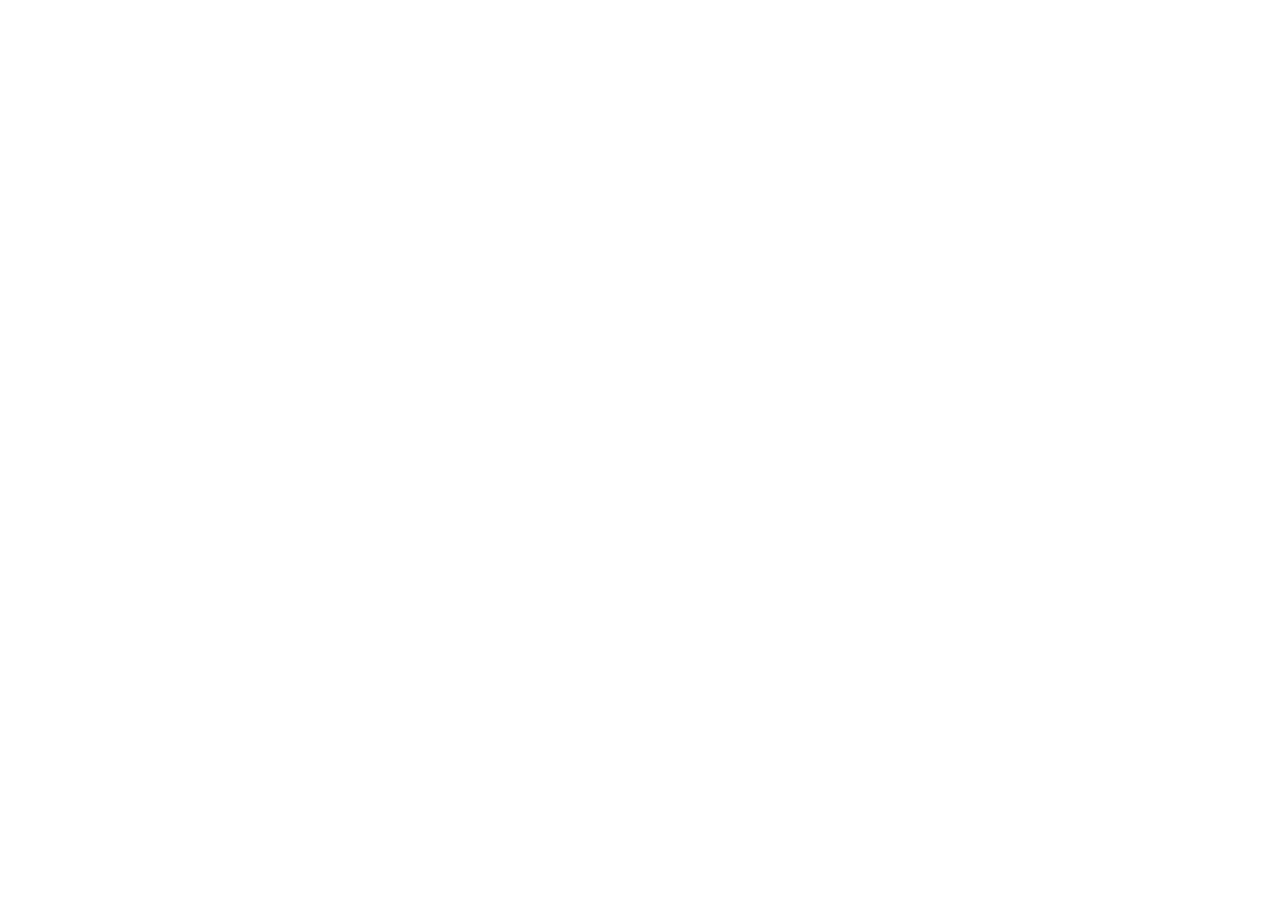
==== index.html @ 3f7c7221 "add linter workflow and initial HTML/CSS files" ====
<!DOCTYPE html>
<html lang="en">
<head>
  <meta charset="UTF-8">
  <meta name="viewport" content="width=device-width, initial-scale=1.0">
  <title>Car-Website</title>
</head>
<body>
  
</body>
</html>
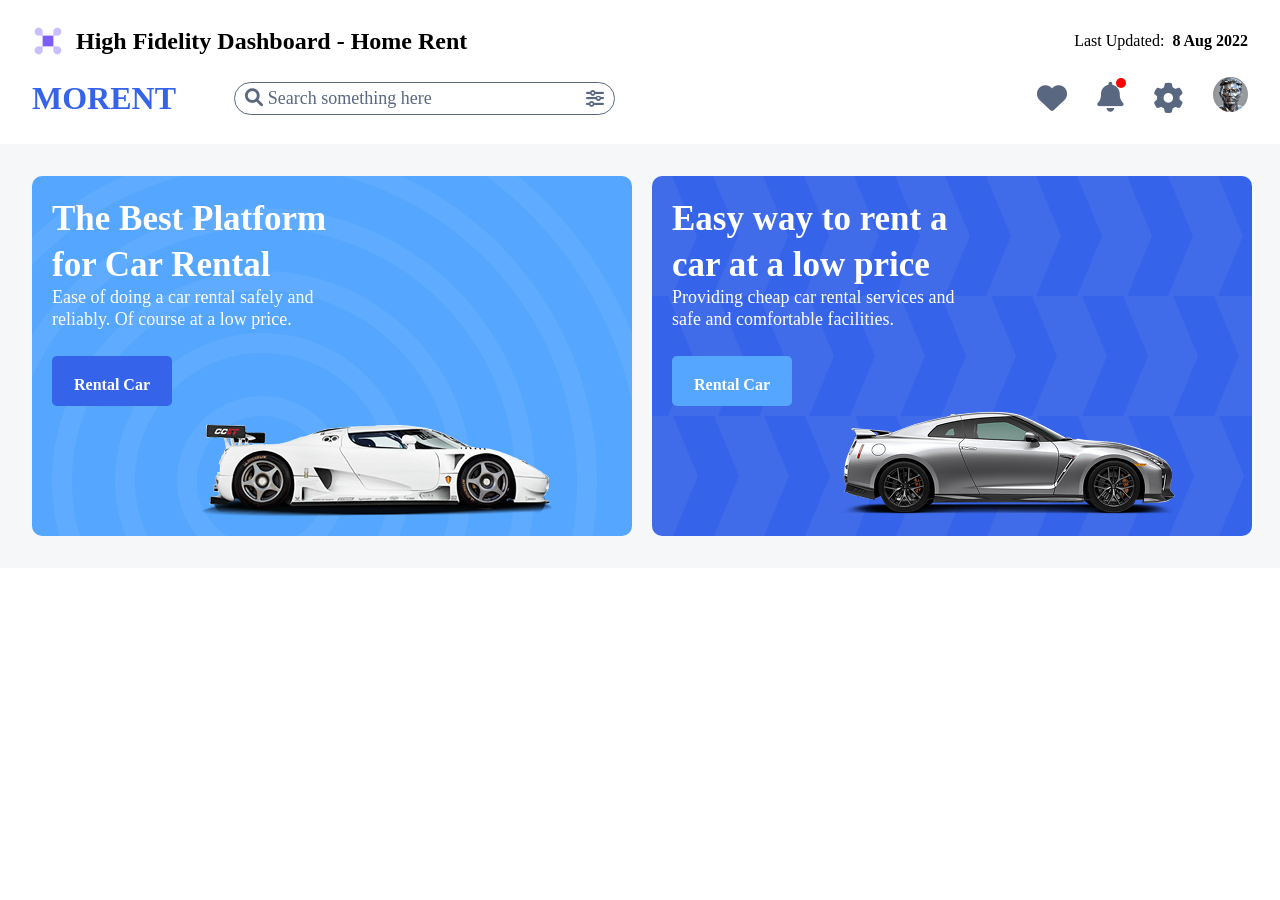
==== commit 88d8829c: "add initial HTML structure and CSS styles for car rental website" ====
--- a/index.html
+++ b/index.html
@@ -4,8 +4,90 @@
   <meta charset="UTF-8">
   <meta name="viewport" content="width=device-width, initial-scale=1.0">
   <title>Car-Website</title>
+  <link rel="stylesheet" href="assets/css/style.css">
+  <link rel="stylesheet"
+      href="https://cdnjs.cloudflare.com/ajax/libs/font-awesome/6.0.0/css/all.min.css"/>
 </head>
 <body>
-  
+  <div class="container">
+    <header>
+      <div class="header1">
+        <div class="frame1">
+          <img src="assets/images/command.png" alt="">
+          <h2>High Fidelity Dashboard - Home Rent</h2>
+        </div>
+        <div class="last-update">
+          Last Updated: <span>8 Aug 2022</span>
+        </div>
+      </div>
+
+      <div class="header2">
+        <div class="frame2">
+          <h2>MORENT</h2>
+
+          <div class="btn-search">
+            <div class="search">
+              <i class="fa-solid fa-magnifying-glass"></i>
+              Search something here
+            </div>
+            <i class="fa-solid fa-sliders"></i>
+          </div>
+        </div>
+
+        <div class="profil-notification">
+          <i class="fa-solid fa-heart"></i>
+          <div class="notification">
+            <i class="fa-solid fa-bell"></i>
+            <span class="badge"></span>
+          </div>
+          <i class="fa-solid fa-gear"></i>
+          <div class="profil">
+            <img src="assets/images/profil.png" alt="">
+          </div>
+        </div>
+      </div>
+    </header>
+
+    <main class="content">
+      <div class="ads-list">
+        <div class="ads-card ads1">
+
+          <div class="ads">
+            <div class="title t1">
+              <h3>The Best Platform for Car Rental</h3>
+              <p>
+                Ease of doing a car rental safely and reliably. Of course at a low price.
+              </p>
+            </div>
+
+            <div class="btn-rent br1">
+              <p>Rental Car</p>
+            </div>
+          </div>
+          
+        </div>
+
+        <div class="ads-card ads2">
+
+          <div class="ads">
+            <div class="title t2">
+              <h3>Easy way to rent a car at a low price</h3>
+              <p>
+                Providing cheap car rental services and safe and comfortable facilities.
+              </p>
+            </div>
+
+            <div class="btn-rent br2">
+              <p>Rental Car</p>
+            </div>
+          </div>
+          
+        </div>
+      </div>
+
+      
+
+    </main>
+  </div>
 </body>
 </html>
--- a/assets/css/style.css
+++ b/assets/css/style.css
@@ -0,0 +1,185 @@
+* {
+  margin: 0;
+  padding: 0;
+  box-sizing: border-box;
+}
+
+body {
+  font-family: Plus Jakarta Sans;
+}
+
+.container {
+  margin: 0 auto;
+}
+
+header {
+  padding: 15px 32px;
+  display: grid;
+  grid-template-columns: 1fr;
+}
+
+.header1 {
+  padding: 10px 0;
+  display: flex;
+  justify-content: space-between;
+  align-items: center;
+}
+
+.frame1 {
+  display: flex;
+  justify-content: space-between;
+  align-items: center;
+  gap: 12px;
+}
+
+.last-update {
+  display: flex;
+  gap: 8px;
+}
+
+.last-update span {
+  font-weight: 700;
+}
+
+.header2 {
+  padding: 10px 0;
+  display: grid;
+  grid-template-columns: 6fr 6fr;
+  align-items: center;
+  gap: 50px;
+}
+
+.frame2 {
+  display: grid;
+  grid-template-columns: 1fr 2fr;
+  justify-content: space-between;
+  align-items: center;
+  gap: 12px;
+}
+
+.frame2 h2 {
+  color: #3563E9;
+  font-size: 32px;
+}
+
+.btn-search {
+  display: flex;
+  justify-content: space-between;
+  align-items: center;
+  gap: 8px;
+  padding: 5px 10px;
+  font-size: 18px;
+  color: #596780;
+  background-color: #fff;
+  border: 1px solid #596780;
+  border-radius: 25px;
+  cursor: pointer;
+}
+
+.profil-notification {
+  display: flex;
+  justify-content: flex-end;
+  font-size: 30px;
+  color: #596780;
+  align-items: center;
+  gap: 30px;
+}
+
+.notification {
+  position: relative;
+  display: inline-block;
+}
+
+.badge {
+  position: absolute;
+  top: -3px;
+  right: -3px;
+  width: 10px;
+  height: 10px;
+  background-color: #ff0000;
+  border-radius: 50%;
+}
+
+.profil-notification img {
+  width: 35px;
+  height: 35px;
+  border-radius: 90px;
+}
+
+.content {
+  padding: 32px 32px;
+  background-color: #f6f7f9;
+}
+
+.ads-list {
+  display: grid;
+  grid-template-columns: 1fr 1fr;
+  align-items: center;
+  gap: 20px;
+}
+
+.ads-card {
+  width: 600px;
+  height: 360px;
+  border-radius: 10px;
+  color: #fff;
+}
+
+.ads1 {
+  background-color: #54a6ff;
+  background-image: url("../images/BG1.png");
+}
+
+.ads2 {
+  background-color: #3563e9;
+  background-image: url("../images/BG2.png");
+}
+
+.ads {
+  width: 284;
+  height: 224;
+  padding: 20px;
+  gap: 20px;
+}
+
+.title {
+  width: 284px;
+  height: 160px;
+  gap: 16px;
+}
+
+.title h3 {
+  font-weight: 600;
+  font-size: 35px;
+  font-style: SemiBold;
+  line-height: 130%;
+  letter-spacing: -3%;
+}
+
+.title p {
+  font-weight: 500;
+  font-style: Medium;
+  font-size: 18px;
+  line-height: 120%;
+  letter-spacing: -2%;
+}
+
+.btn-rent {
+  width: 120px;
+  height: 50px;
+  border-radius: 5px;
+  font-weight: 600;
+  font-style: SemiBold;
+  font-size: 16px;
+  letter-spacing: -2%;
+  text-align: center;
+  padding: 20px;
+}
+
+.br1 {
+  background-color: #3563e9;
+}
+
+.br2 {
+  background-color: #54a6ff;
+}
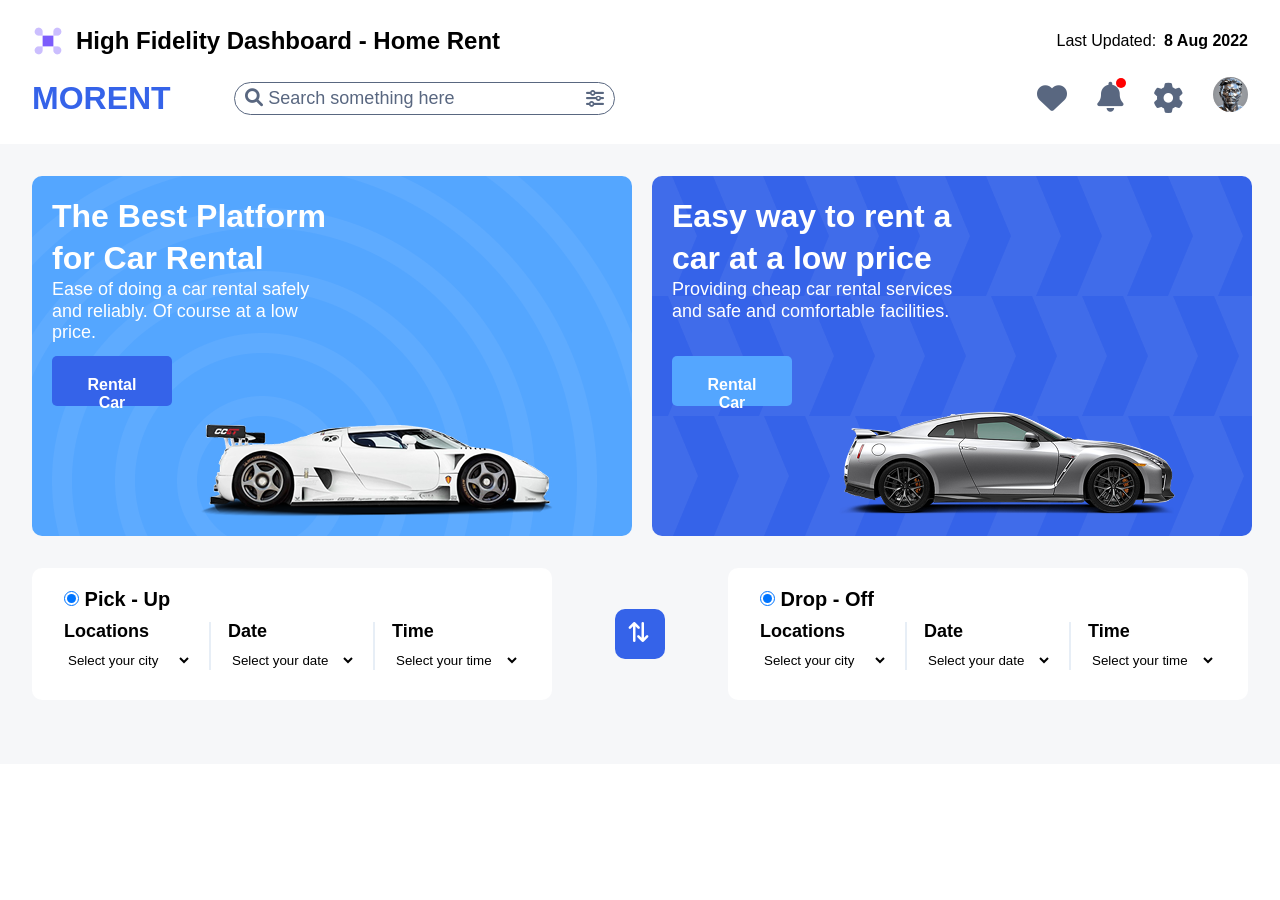
==== commit d90de9b1: "add filter section with pick-up and drop-off options in HTML" ====
--- a/index.html
+++ b/index.html
@@ -85,7 +85,81 @@
         </div>
       </div>
 
-      
+      <div class="filter">
+        <div class="pick-up">
+          <div class="radio-btn pick">
+            <input type="radio" name="pickup" id="pickup" checked>
+            <label for="pickup">Pick - Up</label>
+          </div>
+
+          <div class="selection pi">
+            <div class="location">
+              <label for="location">Locations</label>
+              <select name="location" id="location">
+                <option value="" selected>Select your city</option>
+              </select>
+            </div>
+
+            <hr>
+
+            <div class="date">
+              <label for="date">Date</label>
+              <select name="date" id="date">
+                <option value="" selected>Select your date</option>
+              </select>
+            </div>
+
+            <hr>
+            
+            <div class="time">
+              <label for="time">Time</label>
+              <select name="time" id="time">
+                <option value="" selected>Select your time</option>
+              </select>
+            </div>
+          </div>
+        </div>
+
+        <div class="switch">
+          <p>
+            <i class="fa-solid fa-arrow-right-arrow-left"></i>
+          </p>
+        </div>
+
+        <div class="drop-off">
+          <div class="radio-btn drop">
+            <input type="radio" name="drop-off" id="dropoff" checked>
+            <label for="dropoff">Drop - Off</label>
+          </div>
+
+          <div class="selection dr">
+            <div class="location off">
+              <label for="locationoff">Locations</label>
+              <select name="location" id="locationoff">
+                <option value="" selected>Select your city</option>
+              </select>
+            </div>
+
+            <hr>
+
+            <div class="date off">
+              <label for="dateoff">Date</label>
+              <select name="date" id="dateoff">
+                <option value="" selected>Select your date</option>
+              </select>
+            </div>
+
+            <hr>
+
+            <div class="time off">
+              <label for="timeoff">Time</label>
+              <select name="time" id="timeoff">
+                <option value="" selected>Select your time</option>
+              </select>
+            </div>
+          </div>
+        </div>
+      </div>
 
     </main>
   </div>
--- a/assets/css/style.css
+++ b/assets/css/style.css
@@ -5,7 +5,7 @@
 }
 
 body {
-  font-family: Plus Jakarta Sans;
+  font-family: "Plus Jakarta Sans", sans-serif;
 }
 
 .container {
@@ -58,7 +58,7 @@
 }
 
 .frame2 h2 {
-  color: #3563E9;
+  color: #3563e9;
   font-size: 32px;
 }
 
@@ -96,7 +96,7 @@
   right: -3px;
   width: 10px;
   height: 10px;
-  background-color: #ff0000;
+  background-color: #f00;
   border-radius: 50%;
 }
 
@@ -107,7 +107,7 @@
 }
 
 .content {
-  padding: 32px 32px;
+  padding: 32px;
   background-color: #f6f7f9;
 }
 
@@ -150,15 +150,13 @@
 
 .title h3 {
   font-weight: 600;
-  font-size: 35px;
-  font-style: SemiBold;
+  font-size: 32px;
   line-height: 130%;
   letter-spacing: -3%;
 }
 
 .title p {
   font-weight: 500;
-  font-style: Medium;
   font-size: 18px;
   line-height: 120%;
   letter-spacing: -2%;
@@ -169,7 +167,6 @@
   height: 50px;
   border-radius: 5px;
   font-weight: 600;
-  font-style: SemiBold;
   font-size: 16px;
   letter-spacing: -2%;
   text-align: center;
@@ -182,4 +179,83 @@
 
 .br2 {
   background-color: #54a6ff;
-}+}
+
+.filter {
+  margin: 32px 0;
+  display: flex;
+  justify-content: space-between;
+  align-items: center;
+}
+
+.pick-up,
+.drop-off {
+  padding: 20px 32px;
+  background-color: #fff;
+  width: 520px;
+  height: 132px;
+  border-radius: 10px;
+}
+
+#dropoff,
+#pickup {
+  width: 15px;
+  height: 15px;
+}
+
+.pick-up .radio-btn,
+.drop-off .radio-btn{
+  font-weight: 600;
+  font-size: 20px;
+}
+
+.switch {
+  color: #fff;
+  font-size: 20px;
+  background-color: #3563e9;
+  width: 50px;
+  height: 50px;
+  border-radius: 10px;
+}
+
+.switch i {
+  transform: rotate(90deg);
+  padding: 13px;
+}
+
+.selection {
+  display: flex;
+  justify-content: space-between;
+  align-items: center;
+  gap: 15px;
+  margin-top: 10px;
+}
+
+.selection div {
+  display: flex;
+  flex-direction: column;
+  gap: 8px;
+}
+
+.selection div label {
+  font-weight: 700;
+  font-size: 18px;
+}
+
+.selection div select {
+  width: 128px;
+  height: 20px;
+  border: none;
+  background-color: transparent;
+}
+
+.selection div select option {
+  font-size: 12px;
+  color: #90a3bf;
+}
+
+.selection hr {
+  width: 0;
+  height: 48px;
+  border: 1px solid #c3d4e966;
+}
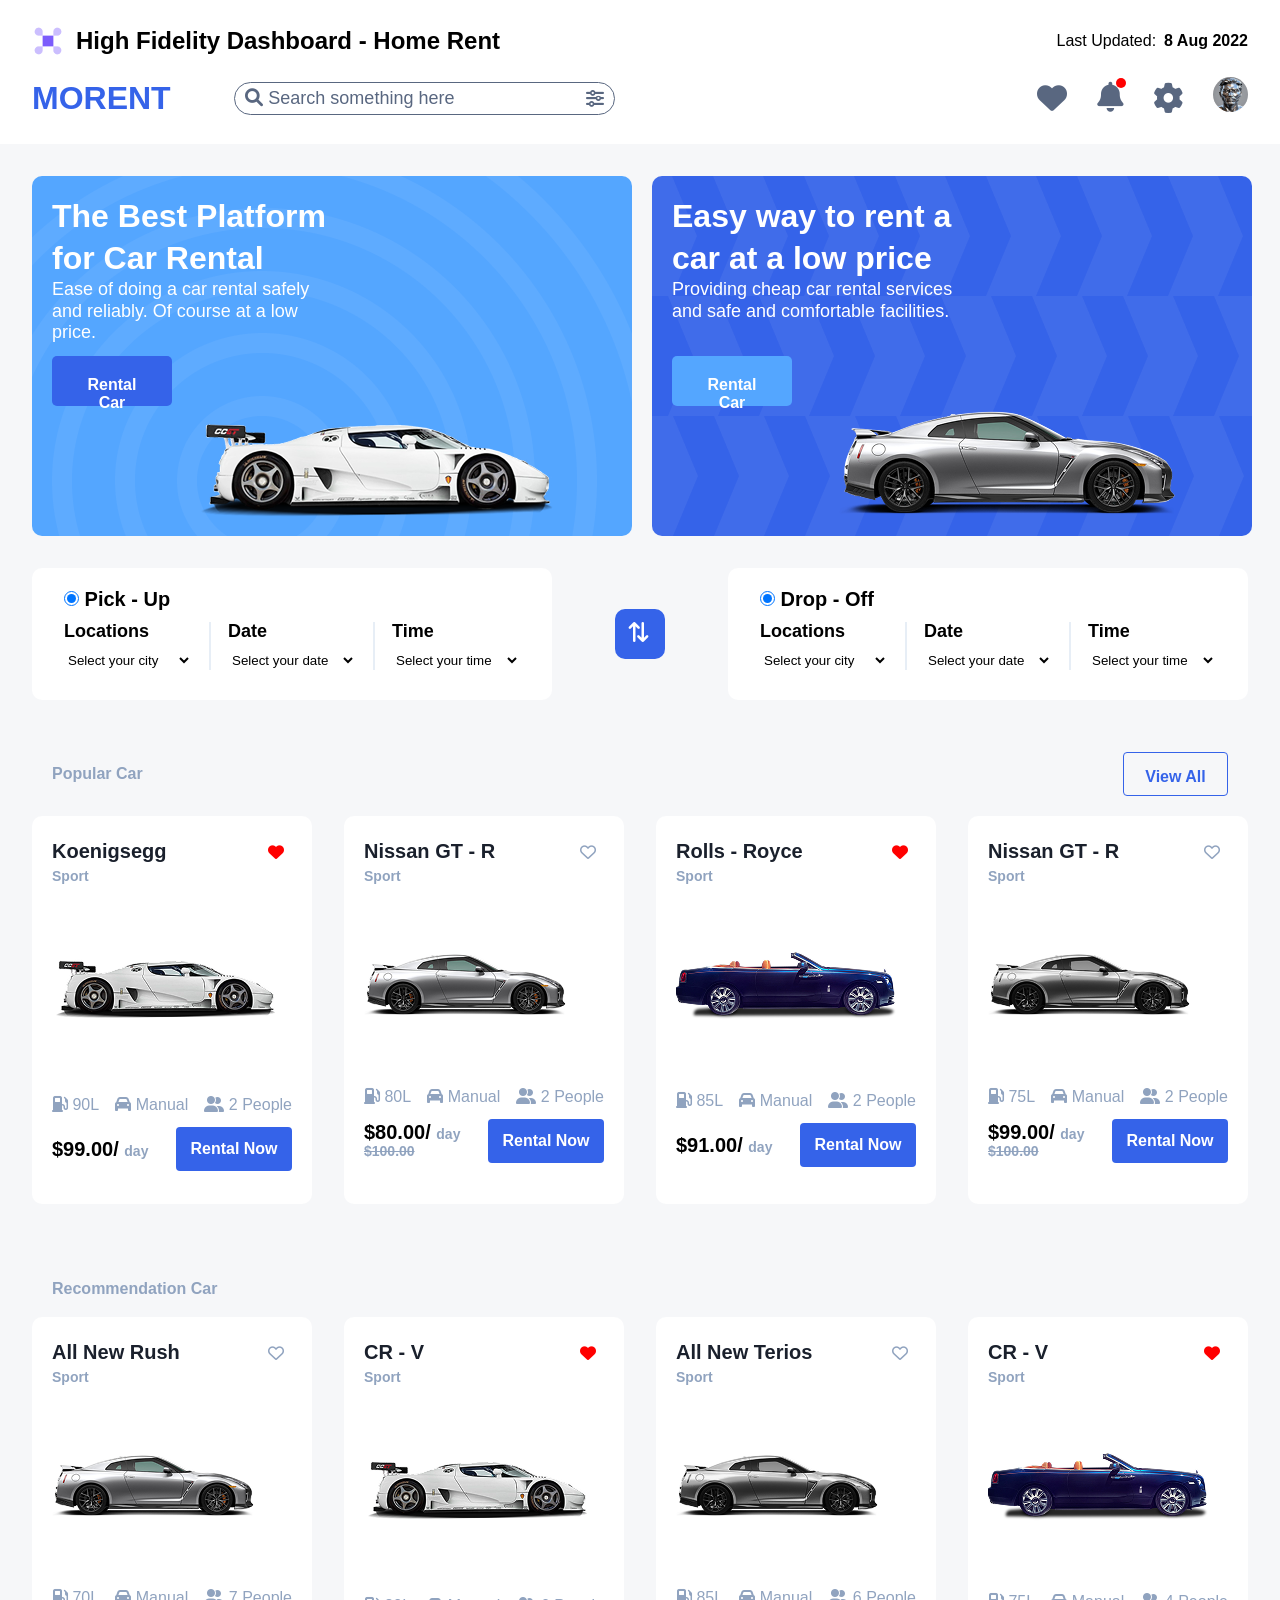
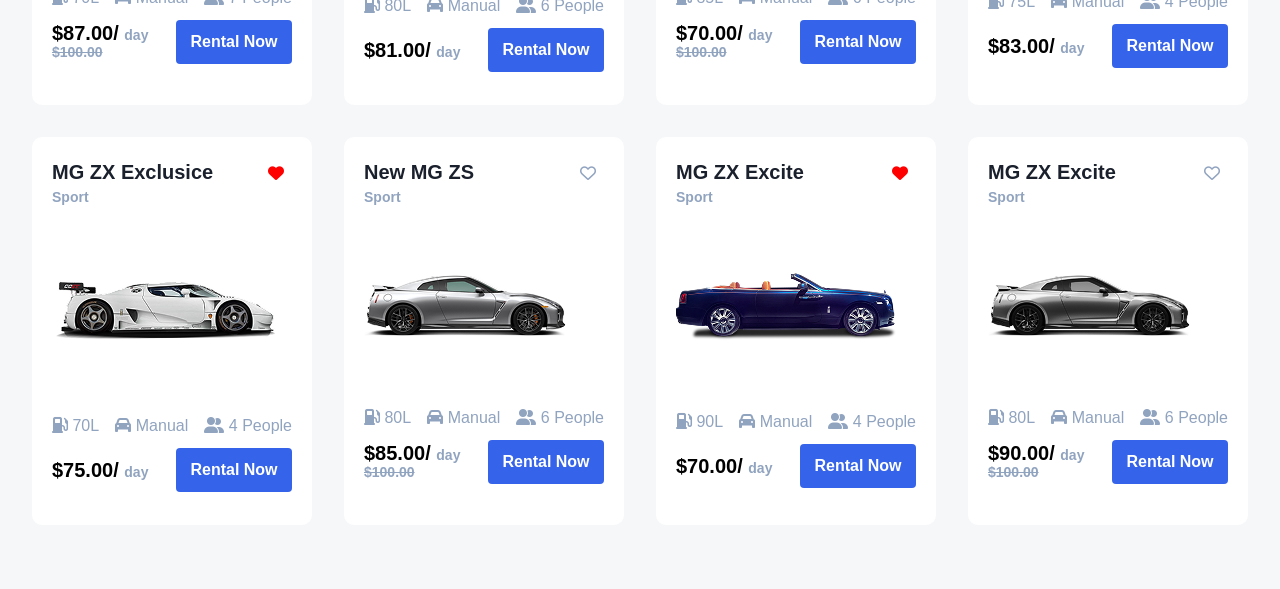
==== commit 61c4463a: "add: implement car rental catalogue with popular and recommended cars" ====
--- a/index.html
+++ b/index.html
@@ -161,6 +161,538 @@
         </div>
       </div>
 
+      <div class="catalogue-car">
+
+        <div class="popular-car-rent">
+
+          <div class="popular">
+            <h2>Popular Car</h2>
+            <p>View All</p>
+          </div>
+
+          <div class="popular-car">
+            <div class="card 1">
+
+              <div class="card-header 1">
+
+                <div class="car-name 1">
+                  <h4>Koenigsegg</h4>
+                  <p>Sport</p>
+                </div>
+                <div class="like rd 1">
+                  <i class="fa-solid fa-heart"></i>
+                </div>
+              </div>
+
+              <div class="card-img 1">
+                <img src="assets/images/car.png" alt="Koenigsegg">
+              </div>
+
+              <div class="card-footer 1">
+                <div class="specification">
+                  <div class="gasoline">
+                    <i class="fa-solid fa-gas-pump"></i> <span>90L</span>
+                  </div>
+                  <div class="car">
+                    <i class="fa-solid fa-car"></i> <span>Manual</span>
+                  </div>
+                  <div class="capacity">
+                    <i class="fa-solid fa-user-group"></i> <span>2 People</span>
+                  </div>
+                </div>
+
+                <div class="rent-info">
+                  <div class="price">
+                    <h3>$99.00/ <span>day</span></h3>
+                  </div>
+                  <div class="btn-rent-now">
+                    <p>Rental Now</p>
+                  </div>
+                </div>
+              </div>
+            </div>
+
+            <div class="card 2">
+
+              <div class="card-header 2">
+
+                <div class="car-name 2">
+                  <h4>Nissan GT - R</h4>
+                  <p>Sport</p>
+                </div>
+                <div class="like 2">
+                  <i class="fa-regular fa-heart"></i>
+                </div>
+              </div>
+
+              <div class="card-img 2">
+                <img src="assets/images/car2.png" alt="Nissan GT - R">
+              </div>
+
+              <div class="card-footer 2">
+                <div class="specification 2">
+                  <div class="gasoline">
+                    <i class="fa-solid fa-gas-pump"></i> <span>80L</span>
+                  </div>
+                  <div class="car">
+                    <i class="fa-solid fa-car"></i> <span>Manual</span>
+                  </div>
+                  <div class="capacity">
+                    <i class="fa-solid fa-user-group"></i> <span>2 People</span>
+                  </div>
+                </div>
+
+                <div class="rent-info 2">
+                  <div class="price 2">
+                    <h3>$80.00/ <span>day</span></h3>
+                    <s>$100.00</s>
+                  </div>
+                  <div class="btn-rent-now 2">
+                    <p>Rental Now</p>
+                  </div>
+                </div>
+              </div>
+            </div>
+
+            <div class="card 3">
+
+              <div class="card-header 3">
+
+                <div class="car-name 3">
+                  <h4>Rolls - Royce</h4>
+                  <p>Sport</p>
+                </div>
+                <div class="like rd 3">
+                  <i class="fa-solid fa-heart"></i>
+                </div>
+              </div>
+
+              <div class="card-img 3">
+                <img src="assets/images/car3.png" alt="Rolls - Royce">
+              </div>
+
+              <div class="card-footer 3">
+                <div class="specification 3">
+                  <div class="gasoline">
+                    <i class="fa-solid fa-gas-pump"></i> <span>85L</span>
+                  </div>
+                  <div class="car">
+                    <i class="fa-solid fa-car"></i> <span>Manual</span>
+                  </div>
+                  <div class="capacity">
+                    <i class="fa-solid fa-user-group"></i> <span>2 People</span>
+                  </div>
+                </div>
+
+                <div class="rent-info 3">
+                  <div class="price 3">
+                    <h3>$91.00/ <span>day</span></h3>
+                  </div>
+                  <div class="btn-rent-now 3">
+                    <p>Rental Now</p>
+                  </div>
+                </div>
+              </div>
+            </div>
+
+            <div class="card 4">
+              <div class="card-header 4">
+
+                <div class="car-name 4">
+                  <h4>Nissan GT - R</h4>
+                  <p>Sport</p>
+                </div>
+                <div class="like 4">
+                  <i class="fa-regular fa-heart"></i>
+                </div>
+              </div>
+
+              <div class="card-img 4">
+                <img src="assets/images/car4.png" alt="Nissan GT - R">
+              </div>
+
+              <div class="card-footer 4">
+                <div class="specification 4">
+                  <div class="gasoline">
+                    <i class="fa-solid fa-gas-pump"></i> <span>75L</span>
+                  </div>
+                  <div class="car">
+                    <i class="fa-solid fa-car"></i> <span>Manual</span>
+                  </div>
+                  <div class="capacity">
+                    <i class="fa-solid fa-user-group"></i> <span>2 People</span>
+                  </div>
+                </div>
+
+                <div class="rent-info 4">
+                  <div class="price 4">
+                    <h3>$99.00/ <span>day</span></h3>
+                    <s>$100.00</s>
+                  </div>
+                  <div class="btn-rent-now 4">
+                    <p>Rental Now</p>
+                  </div>
+                </div>
+              </div>
+            </div>
+            
+          </div>
+
+        </div>
+
+
+
+
+
+        <div class="recommendation-car-rent">
+
+          <div class="recommendation">
+            <h2>Recommendation Car</h2>
+          </div>
+
+          <div class="recommendation-car">
+
+            <div class="card 11">
+
+              <div class="card-header 11">
+
+                <div class="car-name 11">
+                  <h4>All New Rush</h4>
+                  <p>Sport</p>
+                </div>
+                <div class="like 11">
+                  <i class="fa-regular fa-heart"></i>
+                </div>
+              </div>
+
+              <div class="card-img 11">
+                <img src="assets/images/car2.png" alt="All New Rush">
+              </div>
+
+              <div class="card-footer 11">
+                <div class="specification 11">
+                  <div class="gasoline">
+                    <i class="fa-solid fa-gas-pump"></i> <span>70L</span>
+                  </div>
+                  <div class="car">
+                    <i class="fa-solid fa-car"></i> <span>Manual</span>
+                  </div>
+                  <div class="capacity">
+                    <i class="fa-solid fa-user-group"></i> <span>7 People</span>
+                  </div>
+                </div>
+
+                <div class="rent-info 11">
+                  <div class="price 11">
+                    <h3>$87.00/ <span>day</span></h3>
+                    <s>$100.00</s>
+                  </div>
+                  <div class="btn-rent-now 11">
+                    <p>Rental Now</p>
+                  </div>
+                </div>
+              </div>
+            </div>
+
+            <div class="card 12">
+
+              <div class="card-header 12">
+
+                <div class="car-name 12">
+                  <h4>CR  - V</h4>
+                  <p>Sport</p>
+                </div>
+                <div class="like rd 12">
+                  <i class="fa-solid fa-heart"></i>
+                </div>
+              </div>
+
+              <div class="card-img 22">
+                <img src="assets/images/car.png" alt="CR  - V">
+              </div>
+
+              <div class="card-footer 12">
+                <div class="specification 12">
+                  <div class="gasoline">
+                    <i class="fa-solid fa-gas-pump"></i> <span>80L</span>
+                  </div>
+                  <div class="car">
+                    <i class="fa-solid fa-car"></i> <span>Manual</span>
+                  </div>
+                  <div class="capacity">
+                    <i class="fa-solid fa-user-group"></i> <span>6 People</span>
+                  </div>
+                </div>
+
+                <div class="rent-info 12">
+                  <div class="price 12">
+                    <h3>$81.00/ <span>day</span></h3>
+                  </div>
+                  <div class="btn-rent-now 12">
+                    <p>Rental Now</p>
+                  </div>
+                </div>
+              </div>
+            </div>
+
+            <div class="card 13">
+              <div class="card-header 13">
+
+                <div class="car-name 13">
+                  <h4>All New Terios</h4>
+                  <p>Sport</p>
+                </div>
+                <div class="like 13">
+                  <i class="fa-regular fa-heart"></i>
+                </div>
+              </div>
+
+              <div class="card-img 13">
+                <img src="assets/images/car4.png" alt="All New Terios">
+              </div>
+
+              <div class="card-footer 33">
+                <div class="specification 33">
+                  <div class="gasoline">
+                    <i class="fa-solid fa-gas-pump"></i> <span>85L</span>
+                  </div>
+                  <div class="car">
+                    <i class="fa-solid fa-car"></i> <span>Manual</span>
+                  </div>
+                  <div class="capacity">
+                    <i class="fa-solid fa-user-group"></i> <span>6 People</span>
+                  </div>
+                </div>
+
+                <div class="rent-info 13">
+                  <div class="price 13">
+                    <h3>$70.00/ <span>day</span></h3>
+                    <s>$100.00</s>
+                  </div>
+                  <div class="btn-rent-now 13">
+                    <p>Rental Now</p>
+                  </div>
+                </div>
+              </div>
+            </div>
+
+            <div class="card 14">
+
+              <div class="card-header 14">
+
+                <div class="car-name 14">
+                  <h4>CR  - V</h4>
+                  <p>Sport</p>
+                </div>
+                <div class="like rd 14">
+                  <i class="fa-solid fa-heart"></i>
+                </div>
+              </div>
+
+              <div class="card-img 14">
+                <img src="assets/images/car3.png" alt="CR  - V">
+              </div>
+
+              <div class="card-footer 14">
+                <div class="specification 14">
+                  <div class="gasoline">
+                    <i class="fa-solid fa-gas-pump"></i> <span>75L</span>
+                  </div>
+                  <div class="car">
+                    <i class="fa-solid fa-car"></i> <span>Manual</span>
+                  </div>
+                  <div class="capacity">
+                    <i class="fa-solid fa-user-group"></i> <span>4 People</span>
+                  </div>
+                </div>
+
+                <div class="rent-info 14">
+                  <div class="price 14">
+                    <h3>$83.00/ <span>day</span></h3>
+                  </div>
+                  <div class="btn-rent-now 14">
+                    <p>Rental Now</p>
+                  </div>
+                </div>
+              </div>
+            </div>
+
+          </div>
+
+          <div class="recommendation-car 2">
+            <div class="card 21">
+
+              <div class="card-header 21">
+
+                <div class="car-name 21">
+                  <h4>MG ZX Exclusice</h4>
+                  <p>Sport</p>
+                </div>
+                <div class="like rd 21">
+                  <i class="fa-solid fa-heart"></i>
+                </div>
+              </div>
+
+              <div class="card-img 21">
+                <img src="assets/images/car.png" alt="MG ZX Exclusice">
+              </div>
+
+              <div class="card-footer 21">
+                <div class="specification 21">
+                  <div class="gasoline">
+                    <i class="fa-solid fa-gas-pump"></i> <span>70L</span>
+                  </div>
+                  <div class="car">
+                    <i class="fa-solid fa-car"></i> <span>Manual</span>
+                  </div>
+                  <div class="capacity">
+                    <i class="fa-solid fa-user-group"></i> <span>4 People</span>
+                  </div>
+                </div>
+
+                <div class="rent-info 21">
+                  <div class="price 21">
+                    <h3>$75.00/ <span>day</span></h3>
+                  </div>
+                  <div class="btn-rent-now 21">
+                    <p>Rental Now</p>
+                  </div>
+                </div>
+              </div>
+            </div>
+
+            <div class="card 22">
+
+              <div class="card-header 22">
+
+                <div class="car-name 22">
+                  <h4>New MG ZS</h4>
+                  <p>Sport</p>
+                </div>
+                <div class="like 22">
+                  <i class="fa-regular fa-heart"></i>
+                </div>
+              </div>
+
+              <div class="card-img 22">
+                <img src="assets/images/car2.png" alt="New MG ZS">
+              </div>
+
+              <div class="card-footer 22">
+                <div class="specification 22">
+                  <div class="gasoline">
+                    <i class="fa-solid fa-gas-pump"></i> <span>80L</span>
+                  </div>
+                  <div class="car">
+                    <i class="fa-solid fa-car"></i> <span>Manual</span>
+                  </div>
+                  <div class="capacity">
+                    <i class="fa-solid fa-user-group"></i> <span>6 People</span>
+                  </div>
+                </div>
+
+                <div class="rent-info 22">
+                  <div class="price 22">
+                    <h3>$85.00/ <span>day</span></h3>
+                    <s>$100.00</s>
+                  </div>
+                  <div class="btn-rent-now 22">
+                    <p>Rental Now</p>
+                  </div>
+                </div>
+              </div>
+            </div>
+
+            <div class="card 23">
+
+              <div class="card-header 23">
+
+                <div class="car-name 23">
+                  <h4>MG ZX Excite</h4>
+                  <p>Sport</p>
+                </div>
+                <div class="like rd 23">
+                  <i class="fa-solid fa-heart"></i>
+                </div>
+              </div>
+
+              <div class="card-img 23">
+                <img src="assets/images/car3.png" alt="MG ZX Excite">
+              </div>
+
+              <div class="card-footer 23">
+                <div class="specification 23">
+                  <div class="gasoline">
+                    <i class="fa-solid fa-gas-pump"></i> <span>90L</span>
+                  </div>
+                  <div class="car">
+                    <i class="fa-solid fa-car"></i> <span>Manual</span>
+                  </div>
+                  <div class="capacity">
+                    <i class="fa-solid fa-user-group"></i> <span>4 People</span>
+                  </div>
+                </div>
+
+                <div class="rent-info 23">
+                  <div class="price 23">
+                    <h3>$70.00/ <span>day</span></h3>
+                  </div>
+                  <div class="btn-rent-now 23">
+                    <p>Rental Now</p>
+                  </div>
+                </div>
+              </div>
+            </div>
+
+            <div class="card 24">
+              <div class="card-header 24">
+
+                <div class="car-name 24">
+                  <h4>MG ZX Excite</h4>
+                  <p>Sport</p>
+                </div>
+                <div class="like 24">
+                  <i class="fa-regular fa-heart"></i>
+                </div>
+              </div>
+
+              <div class="card-img 24">
+                <img src="assets/images/car4.png" alt="MG ZX Excite">
+              </div>
+
+              <div class="card-footer 24">
+                <div class="specification 24">
+                  <div class="gasoline">
+                    <i class="fa-solid fa-gas-pump"></i> <span>80L</span>
+                  </div>
+                  <div class="car">
+                    <i class="fa-solid fa-car"></i> <span>Manual</span>
+                  </div>
+                  <div class="capacity">
+                    <i class="fa-solid fa-user-group"></i> <span>6 People</span>
+                  </div>
+                </div>
+
+                <div class="rent-info 24">
+                  <div class="price 24">
+                    <h3>$90.00/ <span>day</span></h3>
+                    <s>$100.00</s>
+                  </div>
+                  <div class="btn-rent-now 24">
+                    <p>Rental Now</p>
+                  </div>
+                </div>
+              </div>
+            </div>
+            
+          </div>
+
+
+        </div>
+        
+
+      </div>
+
     </main>
   </div>
 </body>
--- a/assets/css/style.css
+++ b/assets/css/style.css
@@ -204,7 +204,7 @@
 }
 
 .pick-up .radio-btn,
-.drop-off .radio-btn{
+.drop-off .radio-btn {
   font-weight: 600;
   font-size: 20px;
 }
@@ -259,3 +259,156 @@
   height: 48px;
   border: 1px solid #c3d4e966;
 }
+
+.popular-car-rent,
+.recommendation {
+  padding-bottom: 25px;
+}
+
+.popular,
+.recommendation {
+  display: flex;
+  justify-content: space-between;
+  align-items: center;
+  padding: 20px;
+}
+
+.popular h2,
+.recommendation h2 {
+  font-weight: 600;
+  font-size: 16px;
+  line-height: 100%;
+  text-align: center;
+  color: #90a3bf;
+}
+
+.popular p {
+  width: 105px;
+  height: 44px;
+  border-radius: 4px;
+  padding: 15px;
+  font-weight: 600;
+  font-size: 16px;
+  text-align: center;
+  border: 1px solid #3563e9;
+  color: #3563e9;
+  cursor: pointer;
+}
+
+.popular-car,
+.recommendation-car {
+  display: flex;
+  justify-content: space-between;
+  align-items: center;
+  gap: 32px;
+  padding-bottom: 32px;
+}
+
+.card {
+  width: 304px;
+  height: 388px;
+  border-radius: 10px;
+  background-color: #fff;
+  padding: 20px;
+}
+
+.card-header{
+  display: flex;
+  justify-content: space-between;
+  align-items: baseline;
+}
+
+.car-name {
+  width: 128;
+  height: 48;
+  gap: 4px;
+}
+
+.car-name h4 {
+  font-weight: 700;
+  font-size: 20px;
+  line-height: 150%;
+  letter-spacing: -3%;
+  color: #1a202c;
+}
+
+.car-name p {
+  font-weight: 700;
+  font-size: 14px;
+  line-height: 150%;
+  letter-spacing: -2%;
+  color: #90a3bf;
+}
+
+.like i {
+  width: 24px;
+  height: 24px;
+  color: #90a3bf;
+}
+
+.rd i {
+  color: #f00;
+}
+
+.card-img {
+  padding: 65px 0;
+}
+
+.specification {
+  display: flex;
+  justify-content: space-between;
+  align-items: center;
+  font-weight: 500;
+  font-size: 16px;
+  line-height: 150%;
+  letter-spacing: -2%;
+  color: #90a3bf;
+  margin-bottom: 10px;
+}
+
+.price h3 {
+  font-weight: 700;
+  font-size: 20px;
+  line-height: 100%;
+  letter-spacing: 0%;
+}
+
+.price h3 span {
+  font-weight: 700;
+  font-size: 14px;
+  line-height: 100%;
+  letter-spacing: 0%;
+  color: #90a3bf;
+}
+
+.price s {
+  font-weight: 700;
+  font-size: 14px;
+  line-height: 100%;
+  letter-spacing: 0%;
+  color: #90a3bf;
+}
+
+.rent-info {
+  display: flex;
+  justify-content: space-between;
+  align-items: center;
+}
+
+.btn-rent-now {
+  width: 116px;
+  height: 44px;
+  border-radius: 4px;
+  padding: 10px;
+  gap: 8px;
+  background-color: #3563e9;
+}
+
+.btn-rent-now p {
+  font-weight: 600;
+  font-size: 16px;
+  line-height: 150%;
+  letter-spacing: -2%;
+  text-align: center;
+  color: #fff;
+}
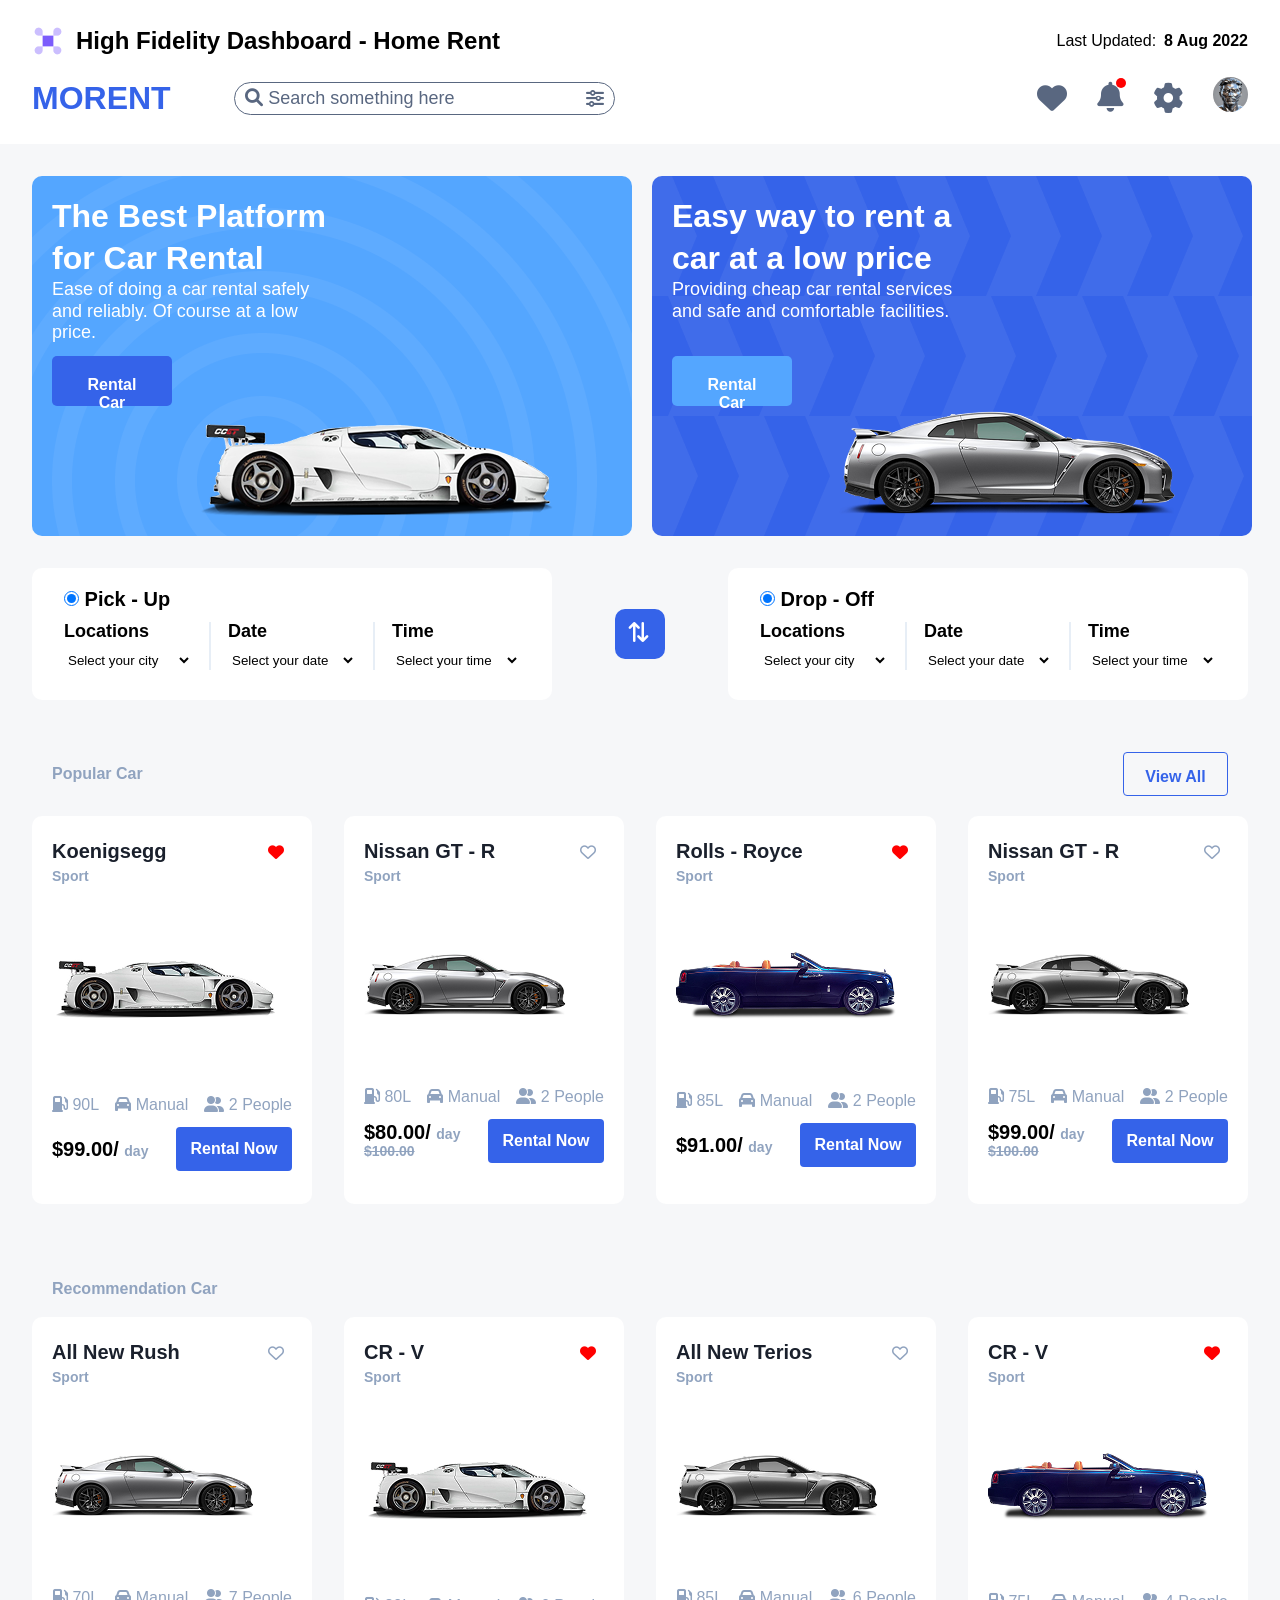
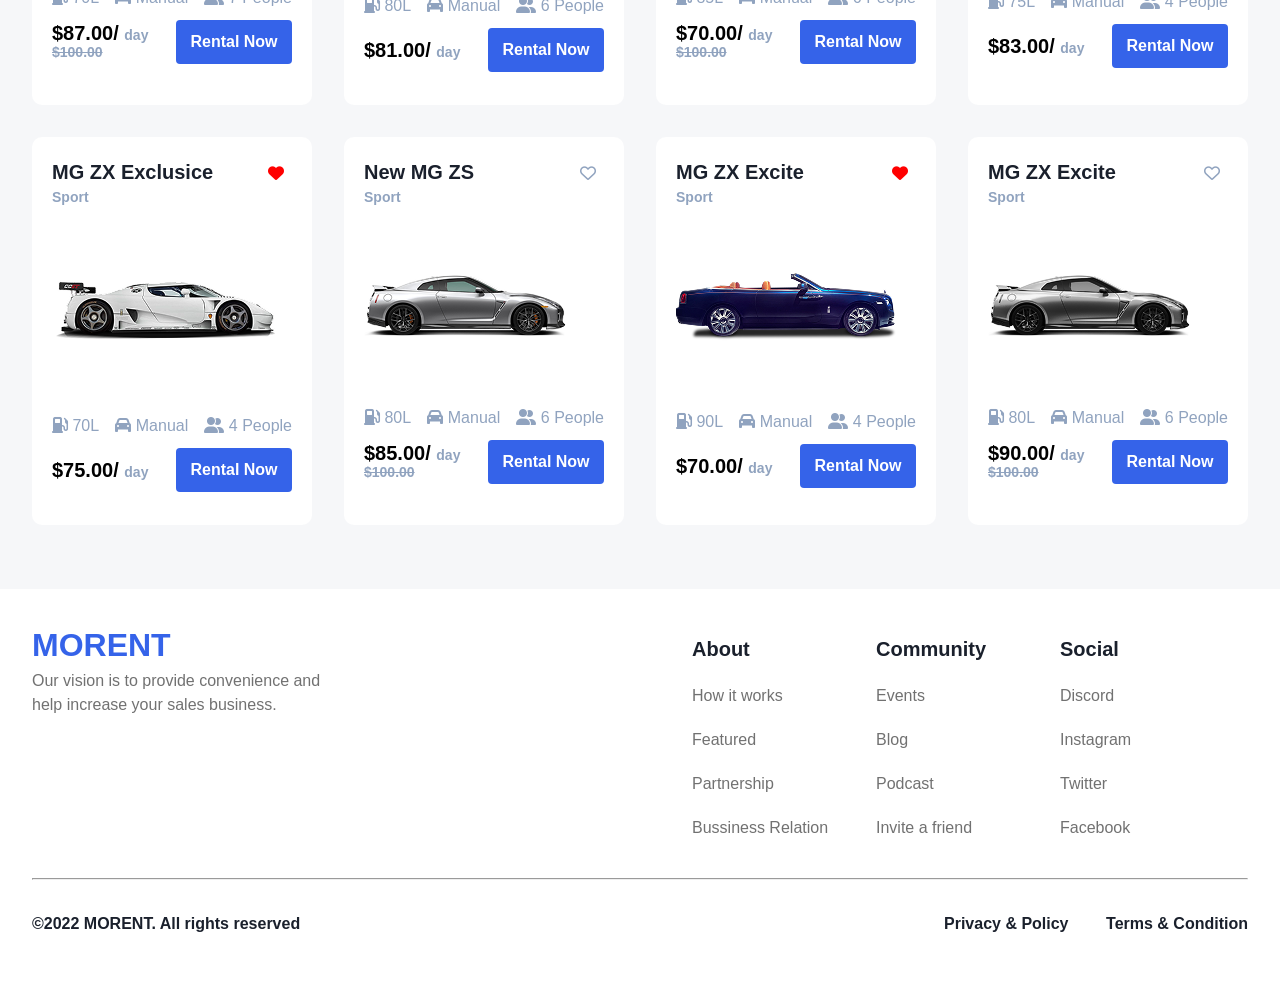
==== commit 080130e3: "add: implement footer section" ====
--- a/index.html
+++ b/index.html
@@ -180,7 +180,7 @@
                   <p>Sport</p>
                 </div>
                 <div class="like rd 1">
-                  <i class="fa-solid fa-heart"></i>
+                  <i class="fa-solid fa-heart 1"></i>
                 </div>
               </div>
 
@@ -189,19 +189,19 @@
               </div>
 
               <div class="card-footer 1">
-                <div class="specification">
-                  <div class="gasoline">
-                    <i class="fa-solid fa-gas-pump"></i> <span>90L</span>
-                  </div>
-                  <div class="car">
-                    <i class="fa-solid fa-car"></i> <span>Manual</span>
-                  </div>
-                  <div class="capacity">
-                    <i class="fa-solid fa-user-group"></i> <span>2 People</span>
-                  </div>
-                </div>
-
-                <div class="rent-info">
+                <div class="specification 1">
+                  <div class="gasoline 1">
+                    <i class="fa-solid fa-gas-pump 1"></i> <span>90L</span>
+                  </div>
+                  <div class="car 1">
+                    <i class="fa-solid fa-car 1"></i> <span>Manual</span>
+                  </div>
+                  <div class="capacity 1">
+                    <i class="fa-solid fa-user-group 1"></i> <span>2 People</span>
+                  </div>
+                </div>
+
+                <div class="rent-info 1">
                   <div class="price">
                     <h3>$99.00/ <span>day</span></h3>
                   </div>
@@ -221,7 +221,7 @@
                   <p>Sport</p>
                 </div>
                 <div class="like 2">
-                  <i class="fa-regular fa-heart"></i>
+                  <i class="fa-regular fa-heart 2"></i>
                 </div>
               </div>
 
@@ -231,14 +231,14 @@
 
               <div class="card-footer 2">
                 <div class="specification 2">
-                  <div class="gasoline">
-                    <i class="fa-solid fa-gas-pump"></i> <span>80L</span>
-                  </div>
-                  <div class="car">
-                    <i class="fa-solid fa-car"></i> <span>Manual</span>
-                  </div>
-                  <div class="capacity">
-                    <i class="fa-solid fa-user-group"></i> <span>2 People</span>
+                  <div class="gasoline 2">
+                    <i class="fa-solid fa-gas-pump 2"></i> <span>80L</span>
+                  </div>
+                  <div class="car 2">
+                    <i class="fa-solid fa-car 2"></i> <span>Manual</span>
+                  </div>
+                  <div class="capacity 2">
+                    <i class="fa-solid fa-user-group 2"></i> <span>2 People</span>
                   </div>
                 </div>
 
@@ -263,7 +263,7 @@
                   <p>Sport</p>
                 </div>
                 <div class="like rd 3">
-                  <i class="fa-solid fa-heart"></i>
+                  <i class="fa-solid fa-heart 3"></i>
                 </div>
               </div>
 
@@ -273,14 +273,14 @@
 
               <div class="card-footer 3">
                 <div class="specification 3">
-                  <div class="gasoline">
-                    <i class="fa-solid fa-gas-pump"></i> <span>85L</span>
-                  </div>
-                  <div class="car">
-                    <i class="fa-solid fa-car"></i> <span>Manual</span>
-                  </div>
-                  <div class="capacity">
-                    <i class="fa-solid fa-user-group"></i> <span>2 People</span>
+                  <div class="gasoline 3">
+                    <i class="fa-solid fa-gas-pump 3"></i> <span>85L</span>
+                  </div>
+                  <div class="car 3">
+                    <i class="fa-solid fa-car 3"></i> <span>Manual</span>
+                  </div>
+                  <div class="capacity 3">
+                    <i class="fa-solid fa-user-group 3"></i> <span>2 People</span>
                   </div>
                 </div>
 
@@ -303,7 +303,7 @@
                   <p>Sport</p>
                 </div>
                 <div class="like 4">
-                  <i class="fa-regular fa-heart"></i>
+                  <i class="fa-regular fa-heart 4"></i>
                 </div>
               </div>
 
@@ -313,14 +313,14 @@
 
               <div class="card-footer 4">
                 <div class="specification 4">
-                  <div class="gasoline">
-                    <i class="fa-solid fa-gas-pump"></i> <span>75L</span>
-                  </div>
-                  <div class="car">
-                    <i class="fa-solid fa-car"></i> <span>Manual</span>
-                  </div>
-                  <div class="capacity">
-                    <i class="fa-solid fa-user-group"></i> <span>2 People</span>
+                  <div class="gasoline 4">
+                    <i class="fa-solid fa-gas-pump 4"></i> <span>75L</span>
+                  </div>
+                  <div class="car 4">
+                    <i class="fa-solid fa-car 4"></i> <span>Manual</span>
+                  </div>
+                  <div class="capacity 4">
+                    <i class="fa-solid fa-user-group 4"></i> <span>2 People</span>
                   </div>
                 </div>
 
@@ -341,9 +341,6 @@
         </div>
 
 
-
-
-
         <div class="recommendation-car-rent">
 
           <div class="recommendation">
@@ -361,7 +358,7 @@
                   <p>Sport</p>
                 </div>
                 <div class="like 11">
-                  <i class="fa-regular fa-heart"></i>
+                  <i class="fa-regular fa-heart 11"></i>
                 </div>
               </div>
 
@@ -371,14 +368,14 @@
 
               <div class="card-footer 11">
                 <div class="specification 11">
-                  <div class="gasoline">
-                    <i class="fa-solid fa-gas-pump"></i> <span>70L</span>
-                  </div>
-                  <div class="car">
-                    <i class="fa-solid fa-car"></i> <span>Manual</span>
-                  </div>
-                  <div class="capacity">
-                    <i class="fa-solid fa-user-group"></i> <span>7 People</span>
+                  <div class="gasoline 11">
+                    <i class="fa-solid fa-gas-pump 11"></i> <span>70L</span>
+                  </div>
+                  <div class="car 11">
+                    <i class="fa-solid fa-car 11"></i> <span>Manual</span>
+                  </div>
+                  <div class="capacity 11">
+                    <i class="fa-solid fa-user-group 11"></i> <span>7 People</span>
                   </div>
                 </div>
 
@@ -407,20 +404,20 @@
                 </div>
               </div>
 
-              <div class="card-img 22">
+              <div class="card-img 12">
                 <img src="assets/images/car.png" alt="CR  - V">
               </div>
 
               <div class="card-footer 12">
                 <div class="specification 12">
-                  <div class="gasoline">
-                    <i class="fa-solid fa-gas-pump"></i> <span>80L</span>
-                  </div>
-                  <div class="car">
-                    <i class="fa-solid fa-car"></i> <span>Manual</span>
-                  </div>
-                  <div class="capacity">
-                    <i class="fa-solid fa-user-group"></i> <span>6 People</span>
+                  <div class="gasoline 12">
+                    <i class="fa-solid fa-gas-pump 12"></i> <span>80L</span>
+                  </div>
+                  <div class="car 12">
+                    <i class="fa-solid fa-car 12"></i> <span>Manual</span>
+                  </div>
+                  <div class="capacity 12">
+                    <i class="fa-solid fa-user-group 12"></i> <span>6 People</span>
                   </div>
                 </div>
 
@@ -453,14 +450,14 @@
 
               <div class="card-footer 33">
                 <div class="specification 33">
-                  <div class="gasoline">
-                    <i class="fa-solid fa-gas-pump"></i> <span>85L</span>
-                  </div>
-                  <div class="car">
-                    <i class="fa-solid fa-car"></i> <span>Manual</span>
-                  </div>
-                  <div class="capacity">
-                    <i class="fa-solid fa-user-group"></i> <span>6 People</span>
+                  <div class="gasoline 13">
+                    <i class="fa-solid fa-gas-pump 13"></i> <span>85L</span>
+                  </div>
+                  <div class="car 13">
+                    <i class="fa-solid fa-car 13"></i> <span>Manual</span>
+                  </div>
+                  <div class="capacity 13">
+                    <i class="fa-solid fa-user-group 13"></i> <span>6 People</span>
                   </div>
                 </div>
 
@@ -495,14 +492,14 @@
 
               <div class="card-footer 14">
                 <div class="specification 14">
-                  <div class="gasoline">
-                    <i class="fa-solid fa-gas-pump"></i> <span>75L</span>
-                  </div>
-                  <div class="car">
-                    <i class="fa-solid fa-car"></i> <span>Manual</span>
-                  </div>
-                  <div class="capacity">
-                    <i class="fa-solid fa-user-group"></i> <span>4 People</span>
+                  <div class="gasoline 14">
+                    <i class="fa-solid fa-gas-pump 14"></i> <span>75L</span>
+                  </div>
+                  <div class="car 14">
+                    <i class="fa-solid fa-car 14"></i> <span>Manual</span>
+                  </div>
+                  <div class="capacity 14">
+                    <i class="fa-solid fa-user-group 14"></i> <span>4 People</span>
                   </div>
                 </div>
 
@@ -529,7 +526,7 @@
                   <p>Sport</p>
                 </div>
                 <div class="like rd 21">
-                  <i class="fa-solid fa-heart"></i>
+                  <i class="fa-solid fa-heart 21"></i>
                 </div>
               </div>
 
@@ -539,14 +536,14 @@
 
               <div class="card-footer 21">
                 <div class="specification 21">
-                  <div class="gasoline">
-                    <i class="fa-solid fa-gas-pump"></i> <span>70L</span>
-                  </div>
-                  <div class="car">
-                    <i class="fa-solid fa-car"></i> <span>Manual</span>
-                  </div>
-                  <div class="capacity">
-                    <i class="fa-solid fa-user-group"></i> <span>4 People</span>
+                  <div class="gasoline 21">
+                    <i class="fa-solid fa-gas-pump 21"></i> <span>70L</span>
+                  </div>
+                  <div class="car 21">
+                    <i class="fa-solid fa-car 21"></i> <span>Manual</span>
+                  </div>
+                  <div class="capacity 21">
+                    <i class="fa-solid fa-user-group 21"></i> <span>4 People</span>
                   </div>
                 </div>
 
@@ -570,7 +567,7 @@
                   <p>Sport</p>
                 </div>
                 <div class="like 22">
-                  <i class="fa-regular fa-heart"></i>
+                  <i class="fa-regular fa-heart 22"></i>
                 </div>
               </div>
 
@@ -580,14 +577,14 @@
 
               <div class="card-footer 22">
                 <div class="specification 22">
-                  <div class="gasoline">
-                    <i class="fa-solid fa-gas-pump"></i> <span>80L</span>
-                  </div>
-                  <div class="car">
-                    <i class="fa-solid fa-car"></i> <span>Manual</span>
-                  </div>
-                  <div class="capacity">
-                    <i class="fa-solid fa-user-group"></i> <span>6 People</span>
+                  <div class="gasoline 22">
+                    <i class="fa-solid fa-gas-pump 22"></i> <span>80L</span>
+                  </div>
+                  <div class="car 22">
+                    <i class="fa-solid fa-car 22"></i> <span>Manual</span>
+                  </div>
+                  <div class="capacity 22">
+                    <i class="fa-solid fa-user-group 22"></i> <span>6 People</span>
                   </div>
                 </div>
 
@@ -612,7 +609,7 @@
                   <p>Sport</p>
                 </div>
                 <div class="like rd 23">
-                  <i class="fa-solid fa-heart"></i>
+                  <i class="fa-solid fa-heart 23"></i>
                 </div>
               </div>
 
@@ -622,14 +619,14 @@
 
               <div class="card-footer 23">
                 <div class="specification 23">
-                  <div class="gasoline">
-                    <i class="fa-solid fa-gas-pump"></i> <span>90L</span>
+                  <div class="gasoline 23">
+                    <i class="fa-solid fa-gas-pump 23"></i> <span>90L</span>
                   </div>
                   <div class="car">
-                    <i class="fa-solid fa-car"></i> <span>Manual</span>
-                  </div>
-                  <div class="capacity">
-                    <i class="fa-solid fa-user-group"></i> <span>4 People</span>
+                    <i class="fa-solid fa-car 23"></i> <span>Manual</span>
+                  </div>
+                  <div class="capacity 23">
+                    <i class="fa-solid fa-user-group 23"></i> <span>4 People</span>
                   </div>
                 </div>
 
@@ -652,7 +649,7 @@
                   <p>Sport</p>
                 </div>
                 <div class="like 24">
-                  <i class="fa-regular fa-heart"></i>
+                  <i class="fa-regular fa-heart 24"></i>
                 </div>
               </div>
 
@@ -662,14 +659,14 @@
 
               <div class="card-footer 24">
                 <div class="specification 24">
-                  <div class="gasoline">
-                    <i class="fa-solid fa-gas-pump"></i> <span>80L</span>
-                  </div>
-                  <div class="car">
-                    <i class="fa-solid fa-car"></i> <span>Manual</span>
-                  </div>
-                  <div class="capacity">
-                    <i class="fa-solid fa-user-group"></i> <span>6 People</span>
+                  <div class="gasoline 24">
+                    <i class="fa-solid fa-gas-pump 24"></i> <span>80L</span>
+                  </div>
+                  <div class="car 24">
+                    <i class="fa-solid fa-car 24"></i> <span>Manual</span>
+                  </div>
+                  <div class="capacity 24">
+                    <i class="fa-solid fa-user-group 24"></i> <span>6 People</span>
                   </div>
                 </div>
 
@@ -694,6 +691,54 @@
       </div>
 
     </main>
+
+    <footer>
+      <div class="footer-top">
+        <div class="left">
+          <h3>MORENT</h3>
+          <p>Our vision is to provide convenience and help increase your sales business.</p>
+        </div>
+        <div class="right">
+
+          <div class="about">
+            <h3>About</h3>
+            <p>How it works</p>
+            <p>Featured</p>
+            <p>Partnership</p>
+            <p>Bussiness Relation</p>
+          </div>
+
+          <div class="community">
+            <h3>Community</h3>
+            <p>Events</p>
+            <p>Blog</p>
+            <p>Podcast</p>
+            <p>Invite a friend</p>
+          </div>
+
+          <div class="social">
+            <h3>Social</h3>
+            <p>Discord</p>
+            <p>Instagram</p>
+            <p>Twitter</p>
+            <p>Facebook</p>
+          </div>
+        </div>
+      </div>
+
+      <hr>
+
+      <div class="footer-bottom">
+
+        <div class="copy">&copy;2022 MORENT. All rights reserved</div>
+        <div class="priv">
+          <div>Privacy &amp; Policy</div>
+          <div>Terms &amp; Condition</div>
+        </div>
+
+      </div>
+    </footer>
+
   </div>
 </body>
 </html>
--- a/assets/css/style.css
+++ b/assets/css/style.css
@@ -312,7 +312,7 @@
   padding: 20px;
 }
 
-.card-header{
+.card-header {
   display: flex;
   justify-content: space-between;
   align-items: baseline;
@@ -412,3 +412,90 @@
   text-align: center;
   color: #fff;
 }
+
+footer {
+  padding: 32px;
+}
+
+.footer-top {
+  display: grid;
+  grid-template-columns: 1fr 1fr;
+  justify-content: space-between;
+  align-items: baseline;
+  gap: 32px;
+}
+
+.left {
+  width: 292px;
+  height: 108px;
+}
+
+.left h3 {
+  font-weight: 700;
+  font-size: 32px;
+  line-height: 150%;
+  letter-spacing: -3%;
+  color: #3563e9;
+}
+
+.left p {
+  font-weight: 500;
+  font-size: 16px;
+  line-height: 150%;
+  letter-spacing: -2%;
+  color: #13131399;
+}
+
+.right {
+  display: flex;
+  justify-content: center;
+  gap: 32px;
+}
+
+.right div {
+  width: 152px;
+  height: 244px;
+  gap: 50px;
+}
+
+.right div h3 {
+  font-weight: 600;
+  font-size: 20px;
+  line-height: 150%;
+  letter-spacing: -2%;
+  color: #1a202c;
+}
+
+.right div p {
+  font-weight: 500;
+  font-size: 16px;
+  line-height: 150%;
+  letter-spacing: -2%;
+  margin-top: 20px;
+  color: #13131399;
+}
+
+.footer-bottom {
+  padding: 32px 0;
+  display: grid;
+  grid-template-columns: 9fr 3fr;
+  justify-content: center;
+}
+
+.copy {
+  font-weight: 600;
+  font-size: 16px;
+  line-height: 150%;
+  letter-spacing: -2%;
+  color: #1a202c;
+}
+
+.priv {
+  display: flex;
+  justify-content: space-between;
+  font-weight: 600;
+  font-size: 16px;
+  line-height: 150%;
+  letter-spacing: -2%;
+  color: #1a202c;
+}
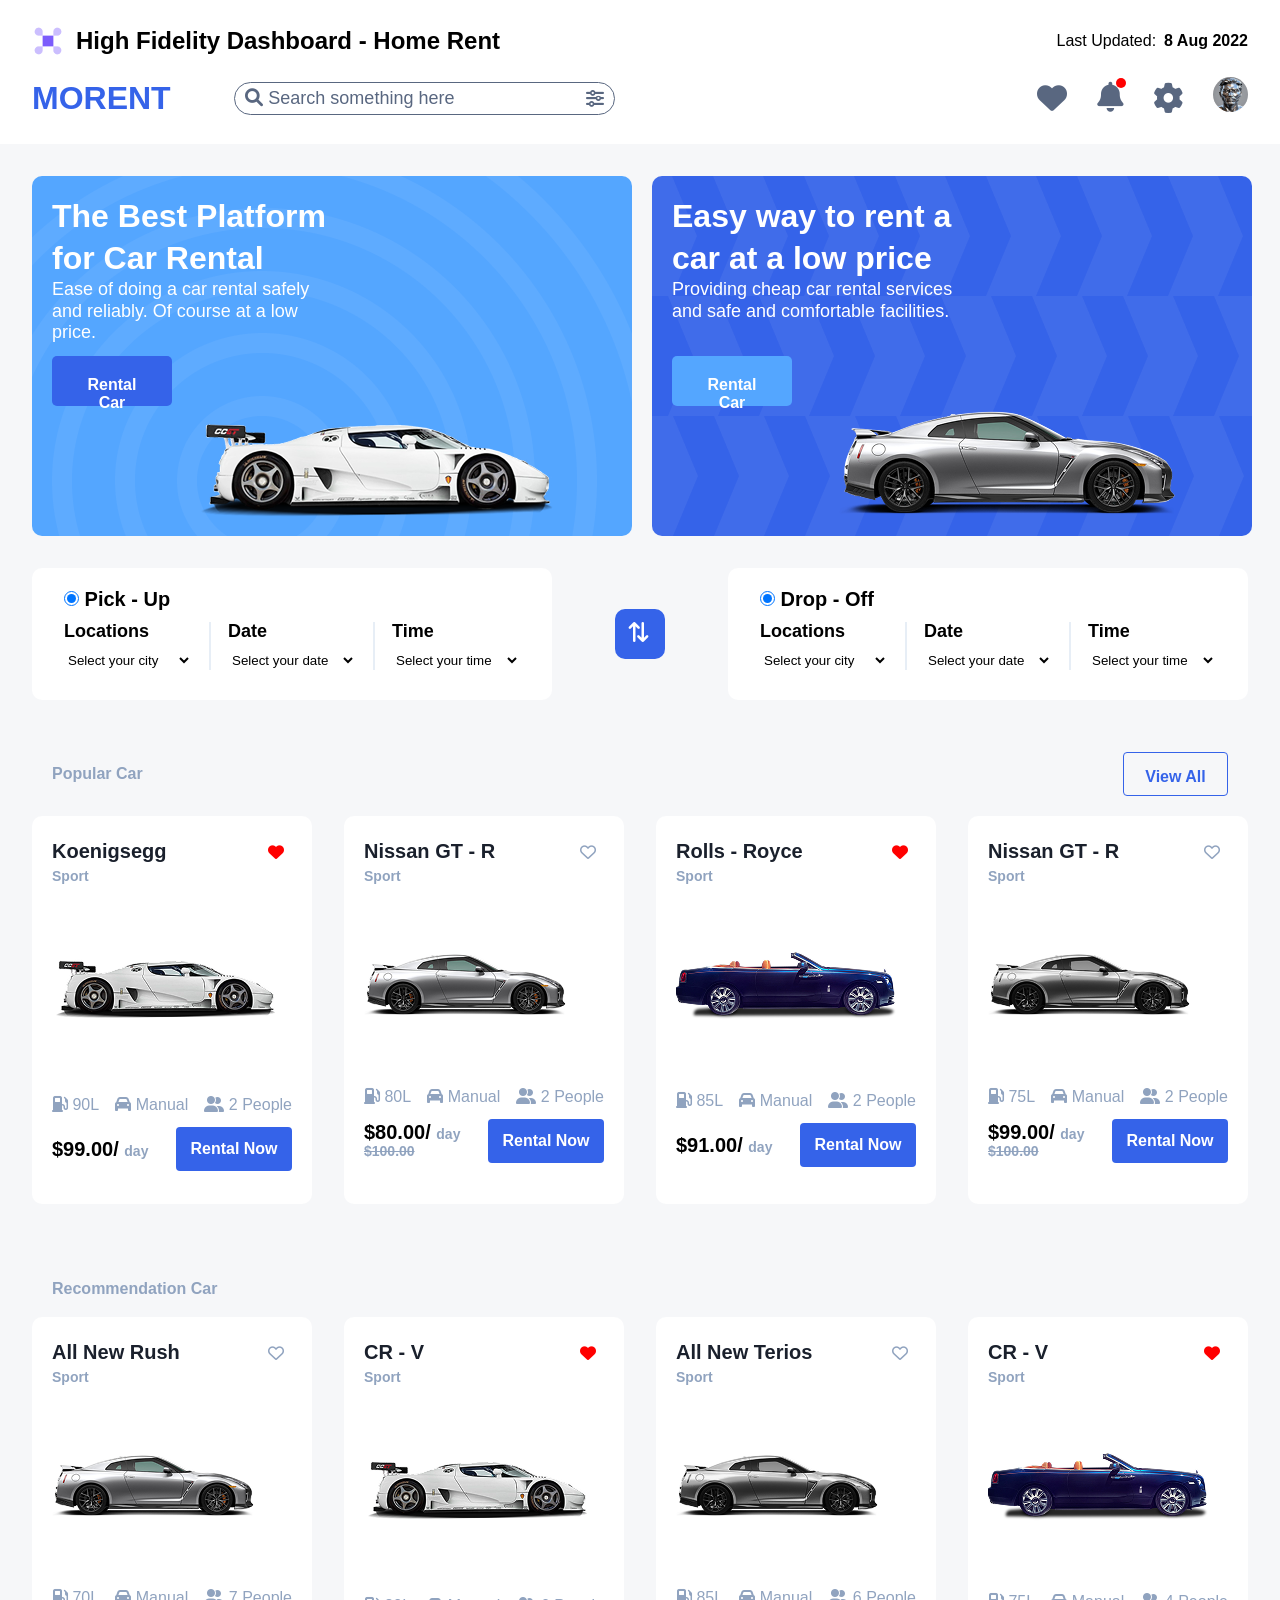
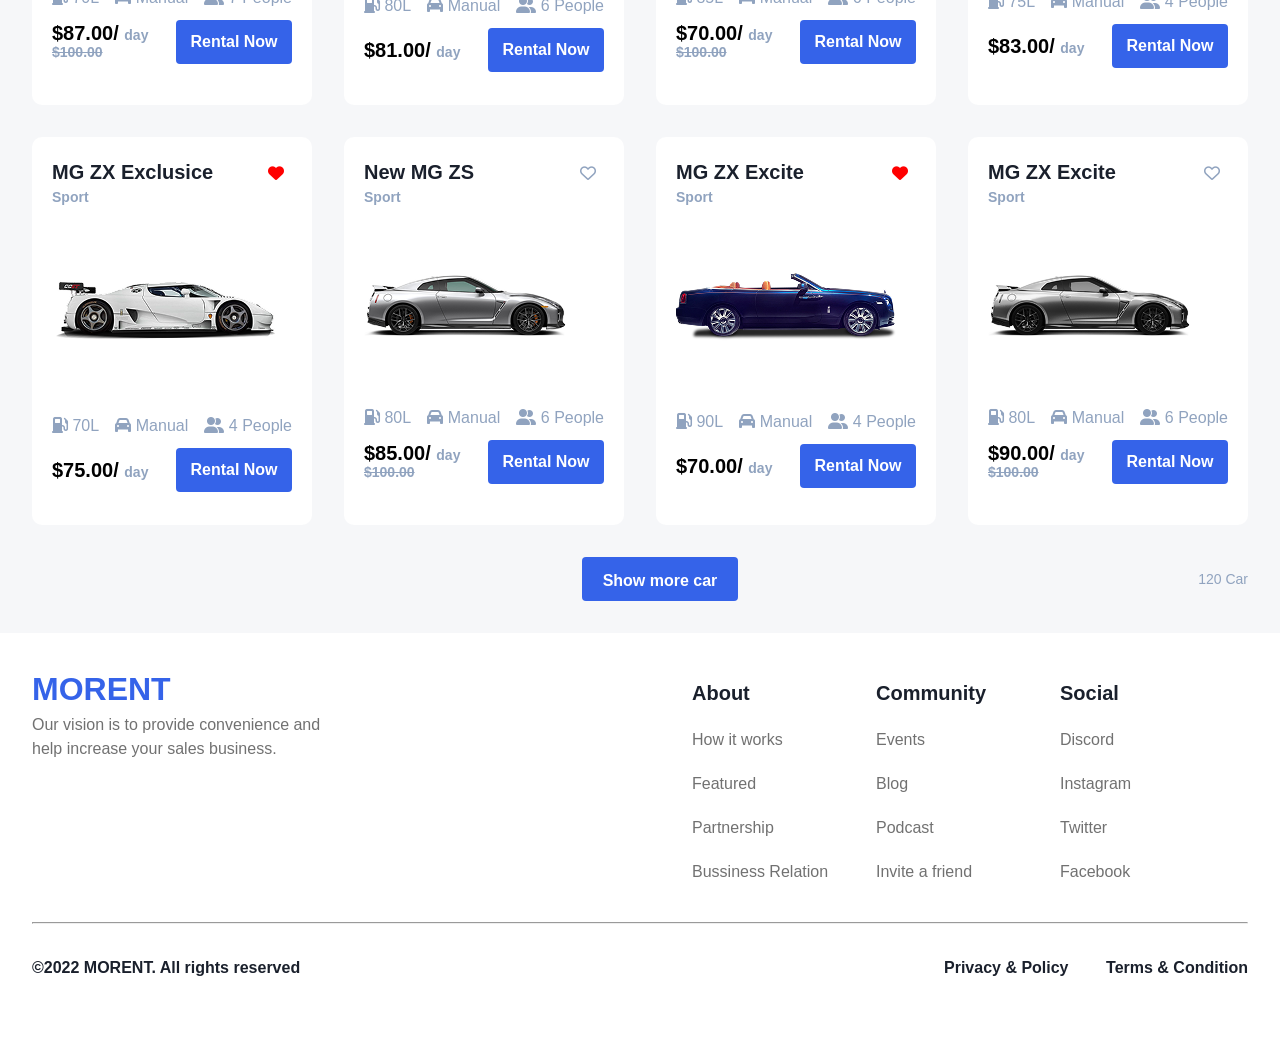
==== commit b56f297c: "add: implement "Show more car" button" ====
--- a/index.html
+++ b/index.html
@@ -690,6 +690,14 @@
 
       </div>
 
+      <div class="more">
+        <div class="btn-more">
+          <p>Show more car</p>
+        </div>
+
+        <p class="text">120 Car</p>
+      </div>
+
     </main>
 
     <footer>
--- a/assets/css/style.css
+++ b/assets/css/style.css
@@ -413,6 +413,39 @@
   color: #fff;
 }
 
+.btn-more {
+  width: 156px;
+  height: 44px;
+  border-radius: 4px;
+  padding: 12px;
+  gap: 8px;
+  background-color: #3563e9;
+  color: #fff;
+}
+
+.btn-more p {
+  font-weight: 600;
+  font-size: 16px;
+  line-height: 150%;
+  letter-spacing: -2%;
+  text-align: center;
+}
+
+.more {
+  display: flex;
+  justify-content: space-between;
+  align-items: center;
+  margin-left: 550px;
+}
+
+.text {
+  font-weight: 500;
+  font-size: 14px;
+  line-height: 150%;
+  letter-spacing: -2%;
+  color: #90a3bf;
+}
+
 footer {
   padding: 32px;
 }
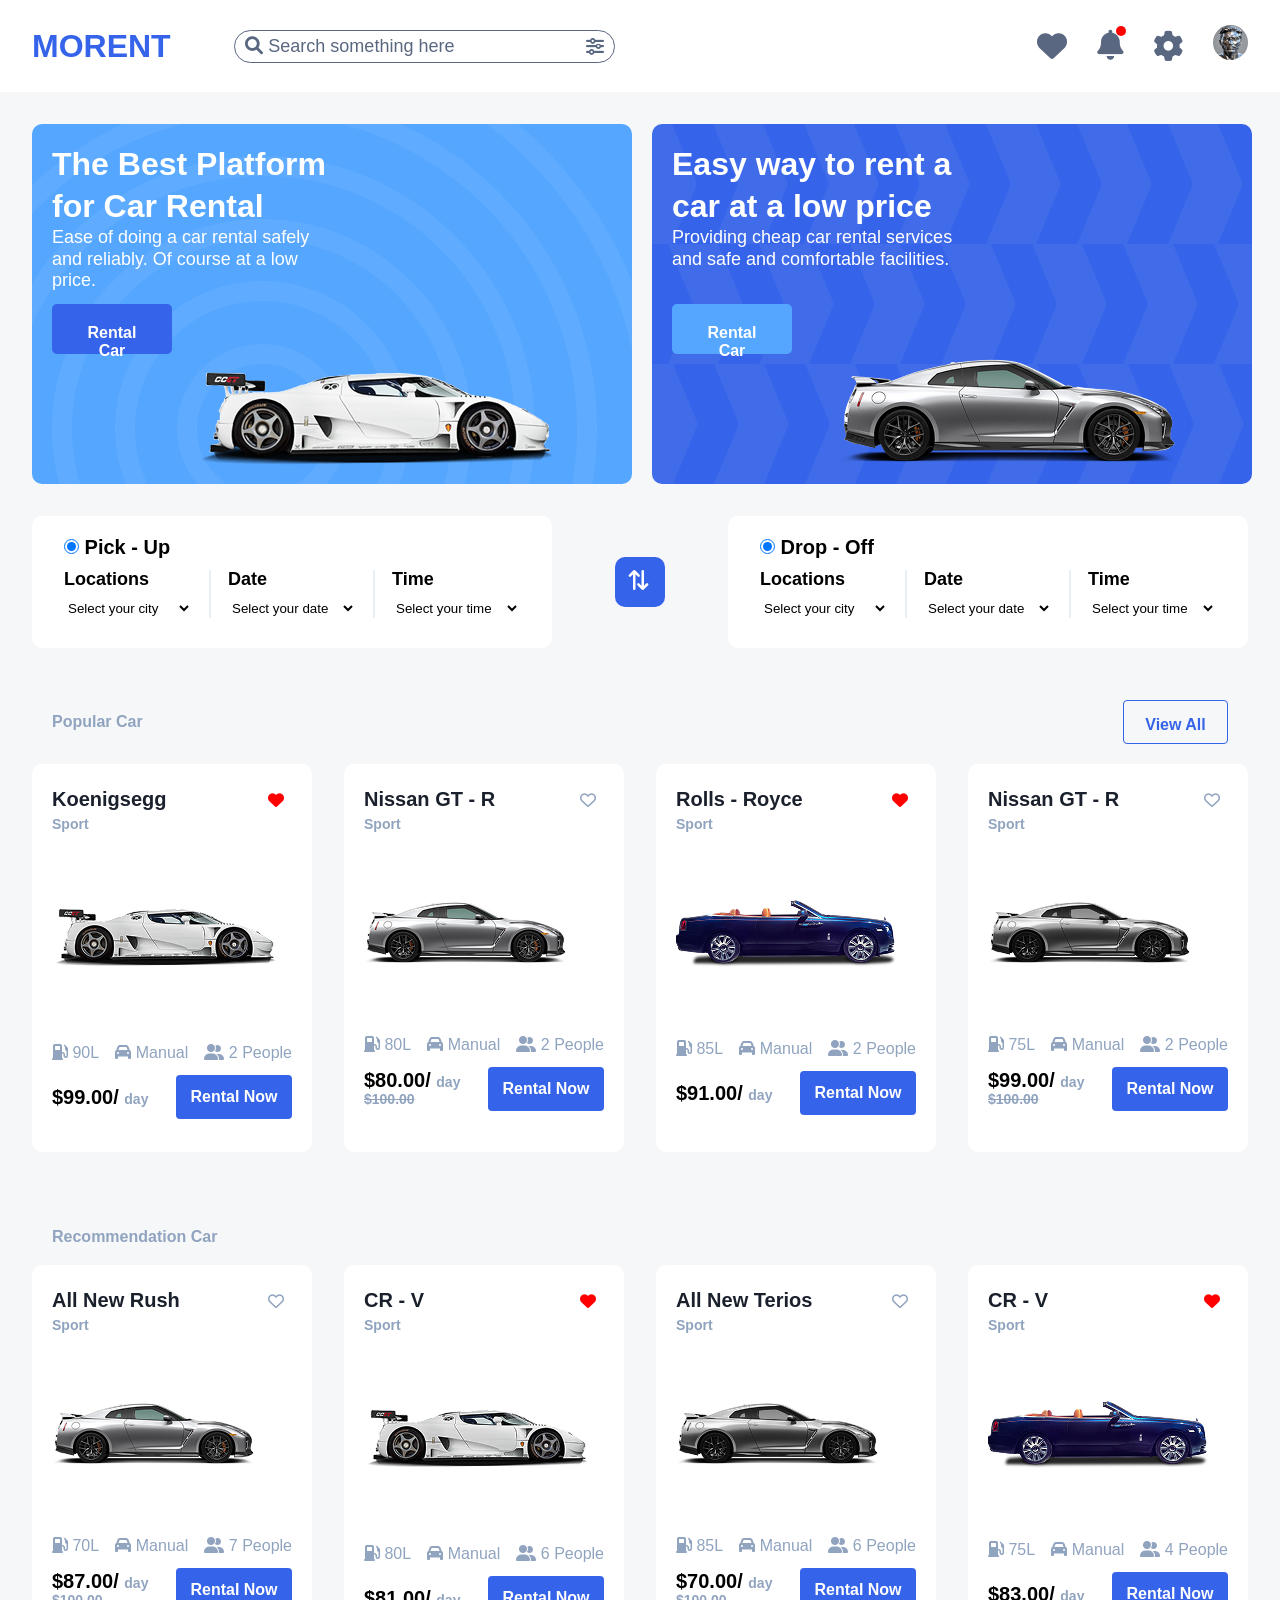
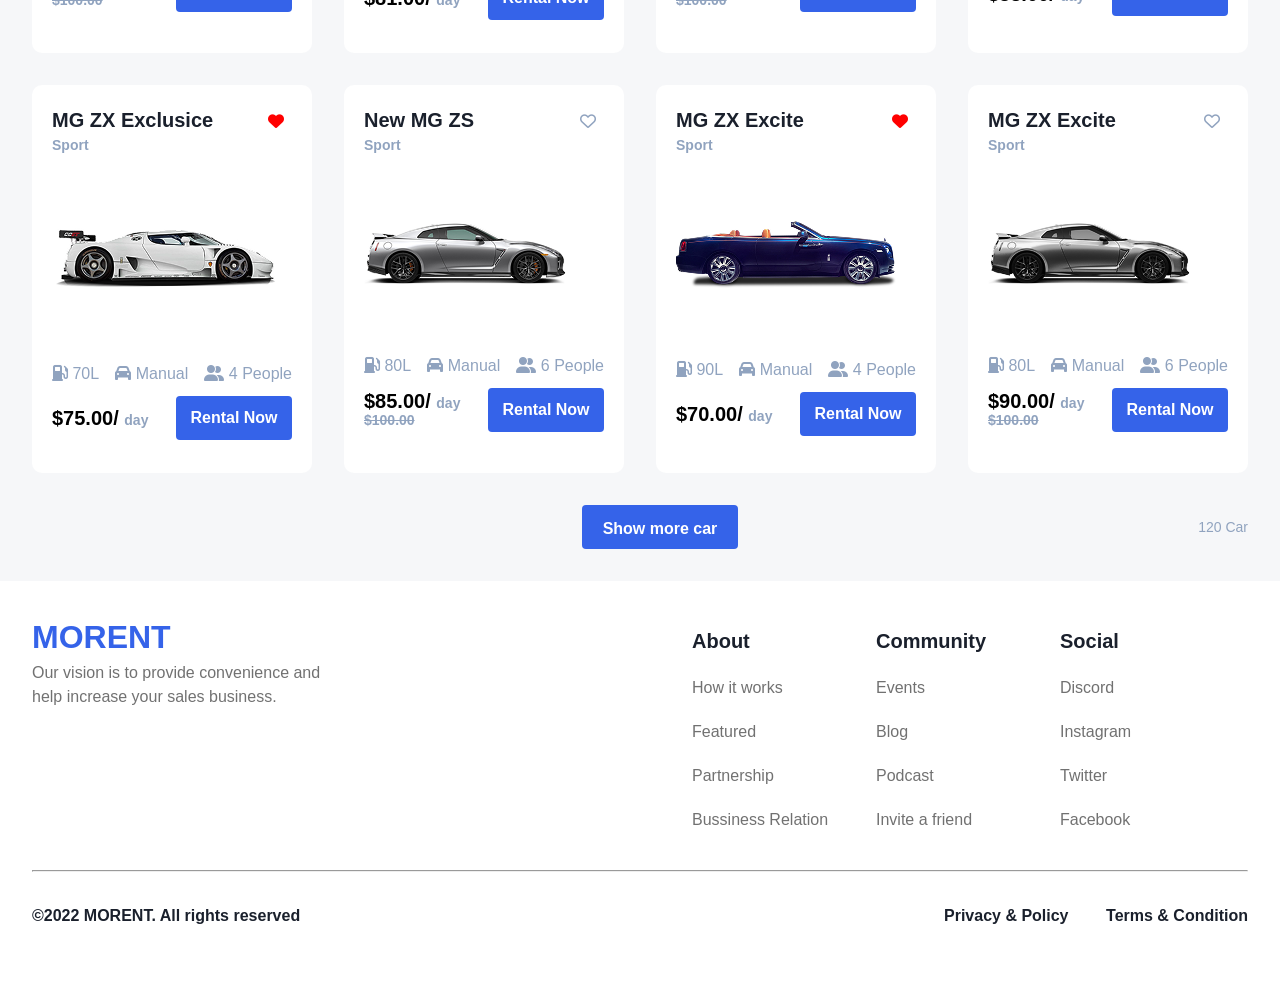
==== commit 04e5755f: "refactor: unify header and frame classes across CSS and HTML files" ====
--- a/index.html
+++ b/index.html
@@ -11,18 +11,8 @@
 <body>
   <div class="container">
     <header>
-      <div class="header1">
-        <div class="frame1">
-          <img src="assets/images/command.png" alt="">
-          <h2>High Fidelity Dashboard - Home Rent</h2>
-        </div>
-        <div class="last-update">
-          Last Updated: <span>8 Aug 2022</span>
-        </div>
-      </div>
-
-      <div class="header2">
-        <div class="frame2">
+      <div class="header">
+        <div class="frame">
           <h2>MORENT</h2>
 
           <div class="btn-search">
--- a/assets/css/style.css
+++ b/assets/css/style.css
@@ -18,30 +18,7 @@
   grid-template-columns: 1fr;
 }
 
-.header1 {
-  padding: 10px 0;
-  display: flex;
-  justify-content: space-between;
-  align-items: center;
-}
-
-.frame1 {
-  display: flex;
-  justify-content: space-between;
-  align-items: center;
-  gap: 12px;
-}
-
-.last-update {
-  display: flex;
-  gap: 8px;
-}
-
-.last-update span {
-  font-weight: 700;
-}
-
-.header2 {
+.header {
   padding: 10px 0;
   display: grid;
   grid-template-columns: 6fr 6fr;
@@ -49,7 +26,7 @@
   gap: 50px;
 }
 
-.frame2 {
+.frame {
   display: grid;
   grid-template-columns: 1fr 2fr;
   justify-content: space-between;
@@ -57,7 +34,7 @@
   gap: 12px;
 }
 
-.frame2 h2 {
+.frame h2 {
   color: #3563e9;
   font-size: 32px;
 }
